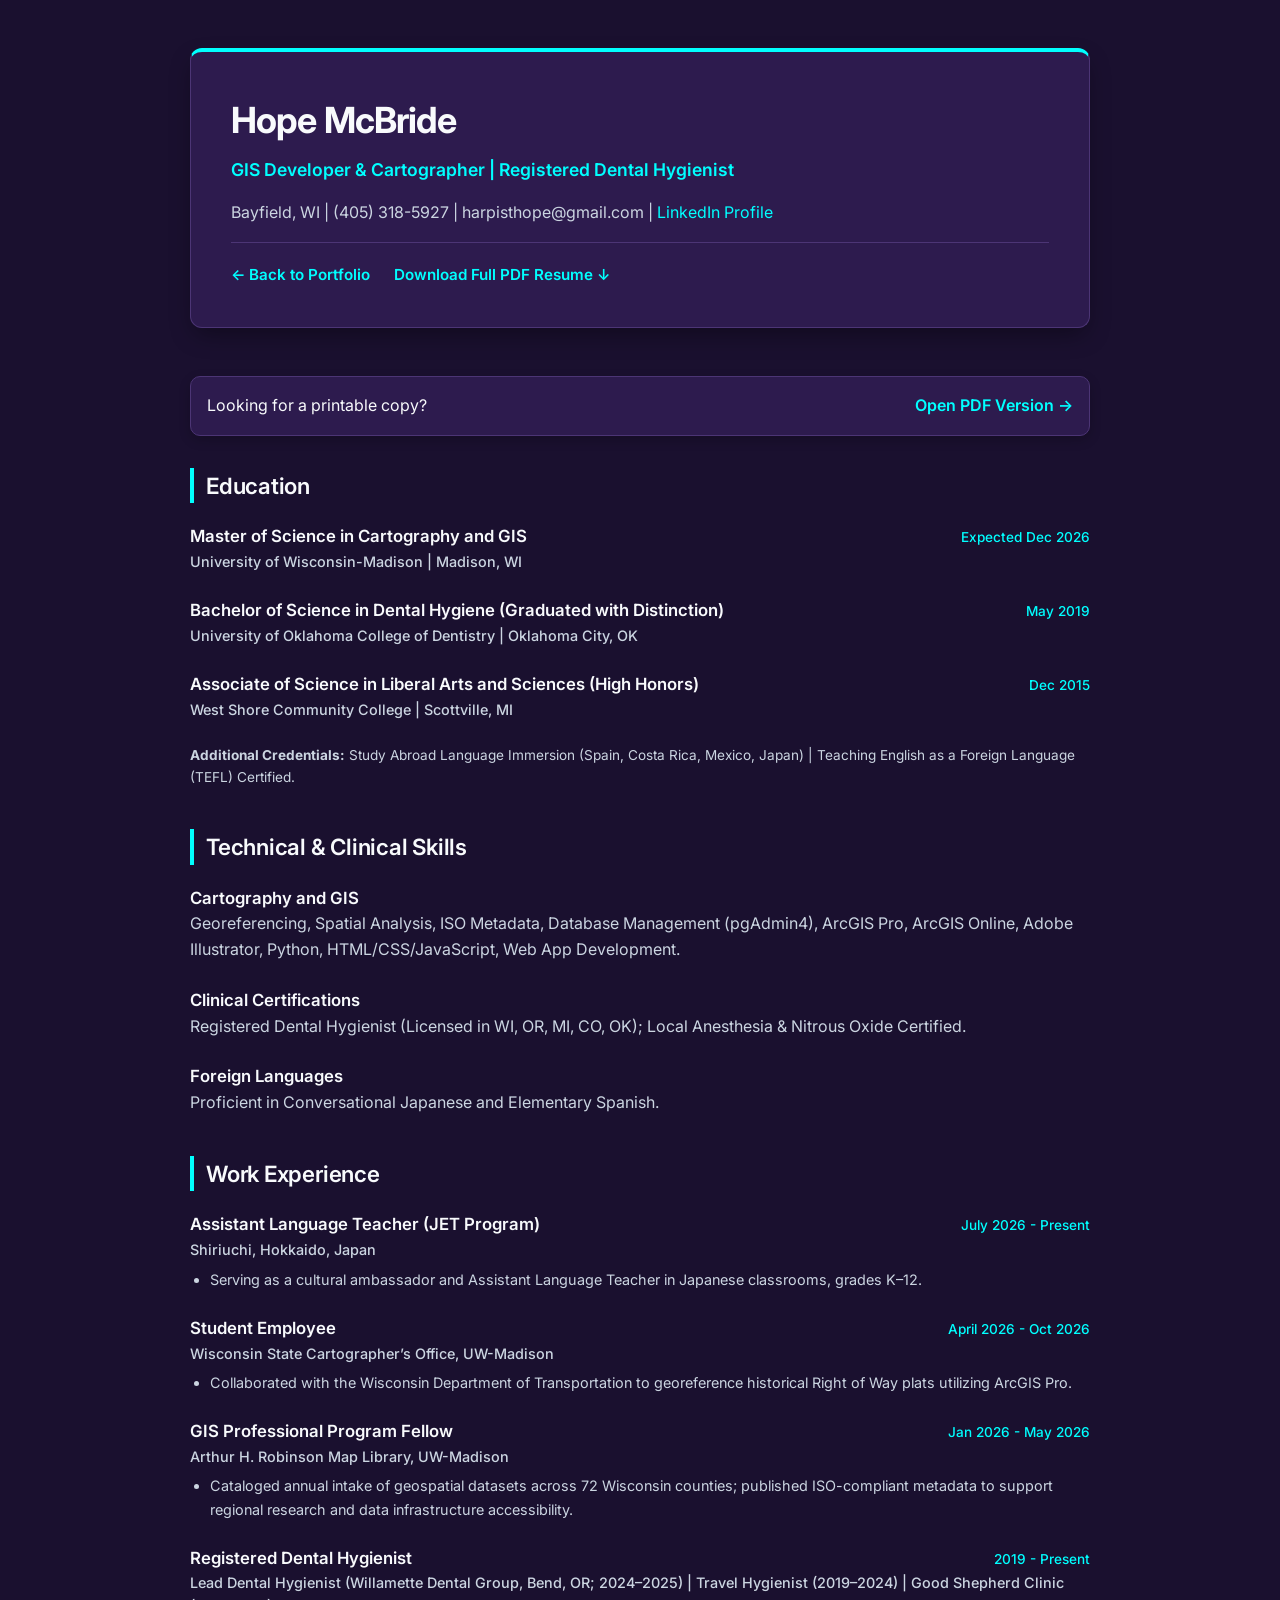
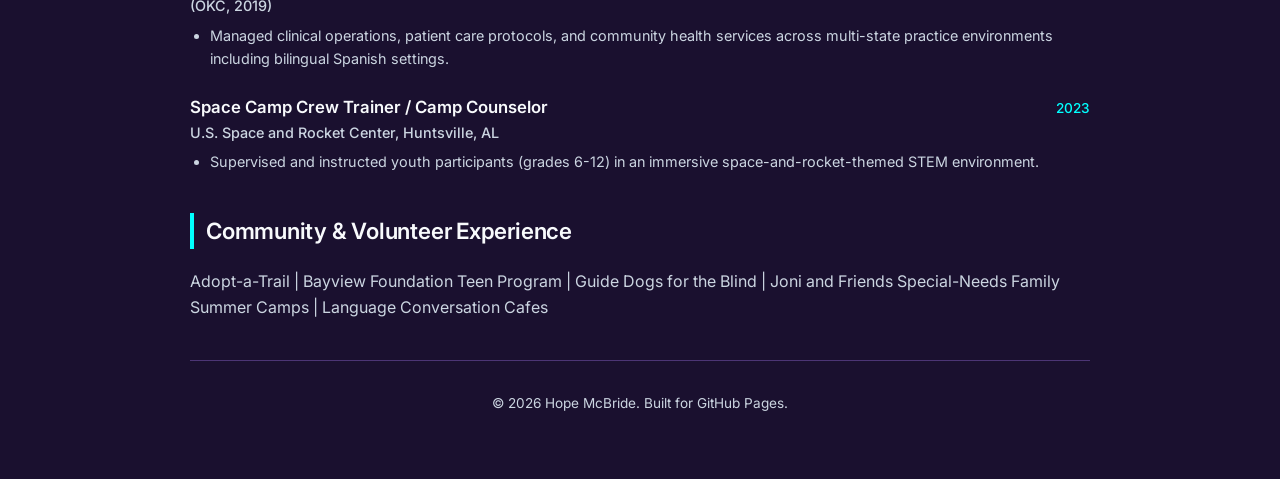
==== resume.html @ e58ffaae "first commit" ====
<!DOCTYPE html>
<html lang="en">
<head>
    <meta charset="UTF-8">
    <meta name="viewport" content="width=device-width, initial-scale=1.0">
    <title>Resume | Hope McBride</title>
    <!-- Google Fonts -->
    <link rel="preconnect" href="https://fonts.googleapis.com">
    <link rel="preconnect" href="https://fonts.gstatic.com" crossorigin>
    <link href="https://fonts.googleapis.com/css2?family=Inter:wght@300;400;500;600;700&display=swap" rel="stylesheet">
    <!-- Link to external stylesheet -->
    <link rel="stylesheet" href="css/styles.css">

</head>
<body>

    <div class="container">
        <!-- Header -->
        <header>
            <h1>Hope McBride</h1>
            <p class="subtitle">GIS Developer & Cartographer | Registered Dental Hygienist</p>
            <p>Bayfield, WI | (405) 318-5927 | harpisthope@gmail.com | <a href="https://www.linkedin.com/in/hope-m-151a5a242" target="_blank" style="color: var(--accent-color); text-decoration: none;">LinkedIn Profile</a></p>
            <div class="nav-links" style="margin-top: 1rem;">
                <a href="index.html">&larr; Back to Portfolio</a>
                <a href="pdfs/resume.pdf" target="_blank">Download Full PDF Resume &darr;</a>
            </div>
        </header>

        <!-- Quick Download Banner -->
        <div class="download-bar">
            <span>Looking for a printable copy?</span>
            <a href="pdfs/resume.pdf" target="_blank" class="card-link" style="font-weight: 600;">Open PDF Version &rarr;</a>
        </div>

        <!-- Education Section -->
        <section class="resume-section">
            <h2>Education</h2>
            
            <div class="resume-item">
                <div class="resume-header-row">
                    <h3>Master of Science in Cartography and GIS</h3>
                    <span class="resume-date">Expected Dec 2026</span>
                </div>
                <div class="resume-company">University of Wisconsin-Madison | Madison, WI</div>
            </div>

            <div class="resume-item">
                <div class="resume-header-row">
                    <h3>Bachelor of Science in Dental Hygiene (Graduated with Distinction)</h3>
                    <span class="resume-date">May 2019</span>
                </div>
                <div class="resume-company">University of Oklahoma College of Dentistry | Oklahoma City, OK</div>
            </div>

            <div class="resume-item">
                <div class="resume-header-row">
                    <h3>Associate of Science in Liberal Arts and Sciences (High Honors)</h3>
                    <span class="resume-date">Dec 2015</span>
                </div>
                <div class="resume-company">West Shore Community College | Scottville, MI</div>
            </div>

            <p style="font-size: 0.85rem; margin-top: 0.75rem;"><strong>Additional Credentials:</strong> Study Abroad Language Immersion (Spain, Costa Rica, Mexico, Japan) | Teaching English as a Foreign Language (TEFL) Certified.</p>
        </section>

        <!-- Skills Section -->
        <section class="resume-section">
            <h2>Technical & Clinical Skills</h2>
            <div class="resume-item">
                <h3>Cartography and GIS</h3>
                <p>Georeferencing, Spatial Analysis, ISO Metadata, Database Management (pgAdmin4), ArcGIS Pro, ArcGIS Online, Adobe Illustrator, Python, HTML/CSS/JavaScript, Web App Development.</p>
            </div>
            <div class="resume-item">
                <h3>Clinical Certifications</h3>
                <p>Registered Dental Hygienist (Licensed in WI, OR, MI, CO, OK); Local Anesthesia & Nitrous Oxide Certified.</p>
            </div>
            <div class="resume-item">
                <h3>Foreign Languages</h3>
                <p>Proficient in Conversational Japanese and Elementary Spanish.</p>
            </div>
        </section>

        <!-- Work Experience Section -->
        <section class="resume-section">
            <h2>Work Experience</h2>

            <div class="resume-item">
                <div class="resume-header-row">
                    <h3>Assistant Language Teacher (JET Program)</h3>
                    <span class="resume-date">July 2026 - Present</span>
                </div>
                <div class="resume-company">Shiriuchi, Hokkaido, Japan</div>
                <ul>
                    <li>Serving as a cultural ambassador and Assistant Language Teacher in Japanese classrooms, grades K–12.</li>
                </ul>
            </div>

            <div class="resume-item">
                <div class="resume-header-row">
                    <h3>Student Employee</h3>
                    <span class="resume-date">April 2026 - Oct 2026</span>
                </div>
                <div class="resume-company">Wisconsin State Cartographer’s Office, UW-Madison</div>
                <ul>
                    <li>Collaborated with the Wisconsin Department of Transportation to georeference historical Right of Way plats utilizing ArcGIS Pro.</li>
                </ul>
            </div>

            <div class="resume-item">
                <div class="resume-header-row">
                    <h3>GIS Professional Program Fellow</h3>
                    <span class="resume-date">Jan 2026 - May 2026</span>
                </div>
                <div class="resume-company">Arthur H. Robinson Map Library, UW-Madison</div>
                <ul>
                    <li>Cataloged annual intake of geospatial datasets across 72 Wisconsin counties; published ISO-compliant metadata to support regional research and data infrastructure accessibility.</li>
                </ul>
            </div>

            <div class="resume-item">
                <div class="resume-header-row">
                    <h3>Registered Dental Hygienist</h3>
                    <span class="resume-date">2019 - Present</span>
                </div>
                <div class="resume-company">Lead Dental Hygienist (Willamette Dental Group, Bend, OR; 2024–2025) | Travel Hygienist (2019–2024) | Good Shepherd Clinic (OKC, 2019)</div>
                <ul>
                    <li>Managed clinical operations, patient care protocols, and community health services across multi-state practice environments including bilingual Spanish settings.</li>
                </ul>
            </div>

            <div class="resume-item">
                <div class="resume-header-row">
                    <h3>Space Camp Crew Trainer / Camp Counselor</h3>
                    <span class="resume-date">2023</span>
                </div>
                <div class="resume-company">U.S. Space and Rocket Center, Huntsville, AL</div>
                <ul>
                    <li>Supervised and instructed youth participants (grades 6-12) in an immersive space-and-rocket-themed STEM environment.</li>
                </ul>
            </div>
        </section>

        <!-- Volunteer Experience -->
        <section class="resume-section">
            <h2>Community & Volunteer Experience</h2>
            <p>Adopt-a-Trail | Bayview Foundation Teen Program | Guide Dogs for the Blind | Joni and Friends Special-Needs Family Summer Camps | Language Conversation Cafes</p>
        </section>

        <!-- Footer -->
        <footer>
            <p>&copy; 2026 Hope McBride. Built for GitHub Pages.</p>
        </footer>
    </div>

</body>
</html>
---- css/styles.css ----
:root {
    --bg-color: #1a102f;       /* Deep space/purple background */
    --card-bg: #2d1b4e;        /* Dark purple card surface */
    --text-main: #f8fafc;      /* Crisp white primary text */
    --text-muted: #cbd5e1;     /* Soft lavender-gray secondary text */
    --accent-color: #00ffff;   /* Vivid neon cyan */
    --accent-hover: #38bdf8;   /* Soft cyan glow on hover */
    --border-color: #4c3575;   /* Rich purple-indigo border */
    --max-width: 900px;
}

* {
    box-sizing: border-box;
    margin: 0;
    padding: 0;
}

body {
    font-family: 'Inter', system-ui, -apple-system, BlinkMacSystemFont, "Segoe UI", Roboto, sans-serif;
    background-color: var(--bg-color);
    color: var(--text-main);
    line-height: 1.6;
    padding: 3rem 1rem;
}

.container {
    max-width: var(--max-width);
    margin: 0 auto;
}

/* Header - Deep Purple card with a vibrant Cyan top border */
header {
    background-color: var(--card-bg);
    border: 1px solid var(--border-color);
    border-top: 4px solid var(--accent-color);
    border-radius: 12px;
    padding: 2.5rem;
    margin-bottom: 3rem;
    box-shadow: 0 10px 25px -5px rgba(0, 0, 0, 0.4);
}

h1 {
    font-size: 2.25rem;
    font-weight: 700;
    letter-spacing: -0.025em;
    margin-bottom: 0.4rem;
    color: var(--text-main);
}

.subtitle {
    font-size: 1.1rem;
    color: var(--accent-color);
    margin-bottom: 1rem;
    font-weight: 600;
}

header p {
    color: var(--text-muted);
    max-width: 750px;
    margin-bottom: 0;
}

.nav-links {
    display: flex;
    gap: 1.5rem;
    font-size: 0.95rem;
    font-weight: 600;
    margin-top: 1.5rem;
    padding-top: 1.25rem;
    border-top: 1px solid var(--border-color);
}

.nav-links a {
    color: var(--accent-color);
    text-decoration: none;
    transition: color 0.2s ease;
}

.nav-links a:hover {
    color: var(--accent-hover);
    text-decoration: underline;
}

section {
    margin-bottom: 3rem;
}

h2 {
    font-size: 1.4rem;
    font-weight: 600;
    margin-bottom: 1.25rem;
    letter-spacing: -0.01em;
    border-left: 4px solid var(--accent-color);
    padding-left: 0.75rem;
    color: var(--text-main);
}

p {
    color: var(--text-muted);
    margin-bottom: 1rem;
}

.project-grid {
    display: grid;
    grid-template-columns: repeat(auto-fill, minmax(260px, 1fr));
    gap: 1.5rem;
}

.card {
    background-color: var(--card-bg);
    border: 1px solid var(--border-color);
    border-radius: 10px;
    padding: 1.5rem;
    display: flex;
    flex-direction: column;
    justify-content: space-between;
    box-shadow: 0 4px 12px rgba(0, 0, 0, 0.2);
    transition: transform 0.2s ease, box-shadow 0.2s ease, border-color 0.2s ease;
}

.card:hover {
    transform: translateY(-4px);
    box-shadow: 0 12px 30px rgba(0, 255, 255, 0.1);
    border-color: var(--accent-color);
}

.card-image {
    width: 100%;
    height: 150px;
    overflow: hidden;
    border-radius: 6px;
    margin-bottom: 1rem;
    background-color: #1f1235;
}

.card-image img {
    width: 100%;
    height: 100%;
    object-fit: cover;
    transition: transform 0.3s ease;
}

.card:hover .card-image img {
    transform: scale(1.04);
}

.card h3 {
    font-size: 1.05rem;
    font-weight: 600;
    margin-bottom: 0.4rem;
    color: var(--text-main);
}

.card p {
    font-size: 0.88rem;
    margin-bottom: 1.25rem;
}

.card-footer {
    display: flex;
    justify-content: space-between;
    align-items: center;
    font-size: 0.85rem;
}

.tag {
    background-color: #1f1235;
    color: var(--accent-color);
    padding: 0.2rem 0.6rem;
    border-radius: 4px;
    font-weight: 600;
    font-size: 0.78rem;
    border: 1px solid #4c3575;
}

.card-link {
    color: var(--accent-color);
    text-decoration: none;
    font-weight: 600;
}

.card-link:hover {
    color: var(--accent-hover);
    text-decoration: underline;
}

footer {
    text-align: center;
    padding-top: 2rem;
    border-top: 1px solid var(--border-color);
    font-size: 0.85rem;
    color: var(--text-muted);
}

@media (max-width: 640px) {
    h1 { font-size: 1.8rem; }
    body { padding: 1rem; }
    header { padding: 1.5rem; }
}

/* Resume page & Download bar rules */
.resume-section { margin-bottom: 2.5rem; }
.resume-item { margin-bottom: 1.5rem; }
.resume-header-row { display: flex; justify-content: space-between; align-items: baseline; flex-wrap: wrap; }
.resume-item h3 { font-size: 1.05rem; font-weight: 600; color: var(--text-main); }
.resume-date { font-size: 0.85rem; color: var(--accent-color); font-weight: 500; }
.resume-company { font-size: 0.9rem; font-weight: 500; color: var(--text-muted); margin-bottom: 0.3rem; }
ul { padding-left: 1.25rem; margin-top: 0.4rem; }
li { font-size: 0.9rem; color: var(--text-muted); margin-bottom: 0.25rem; }
.download-bar { background: var(--card-bg); border: 1px solid var(--border-color); padding: 1rem; border-radius: 10px; display: flex; justify-content: space-between; align-items: center; margin-bottom: 2rem; box-shadow: 0 4px 12px rgba(0, 0, 0, 0.2); }
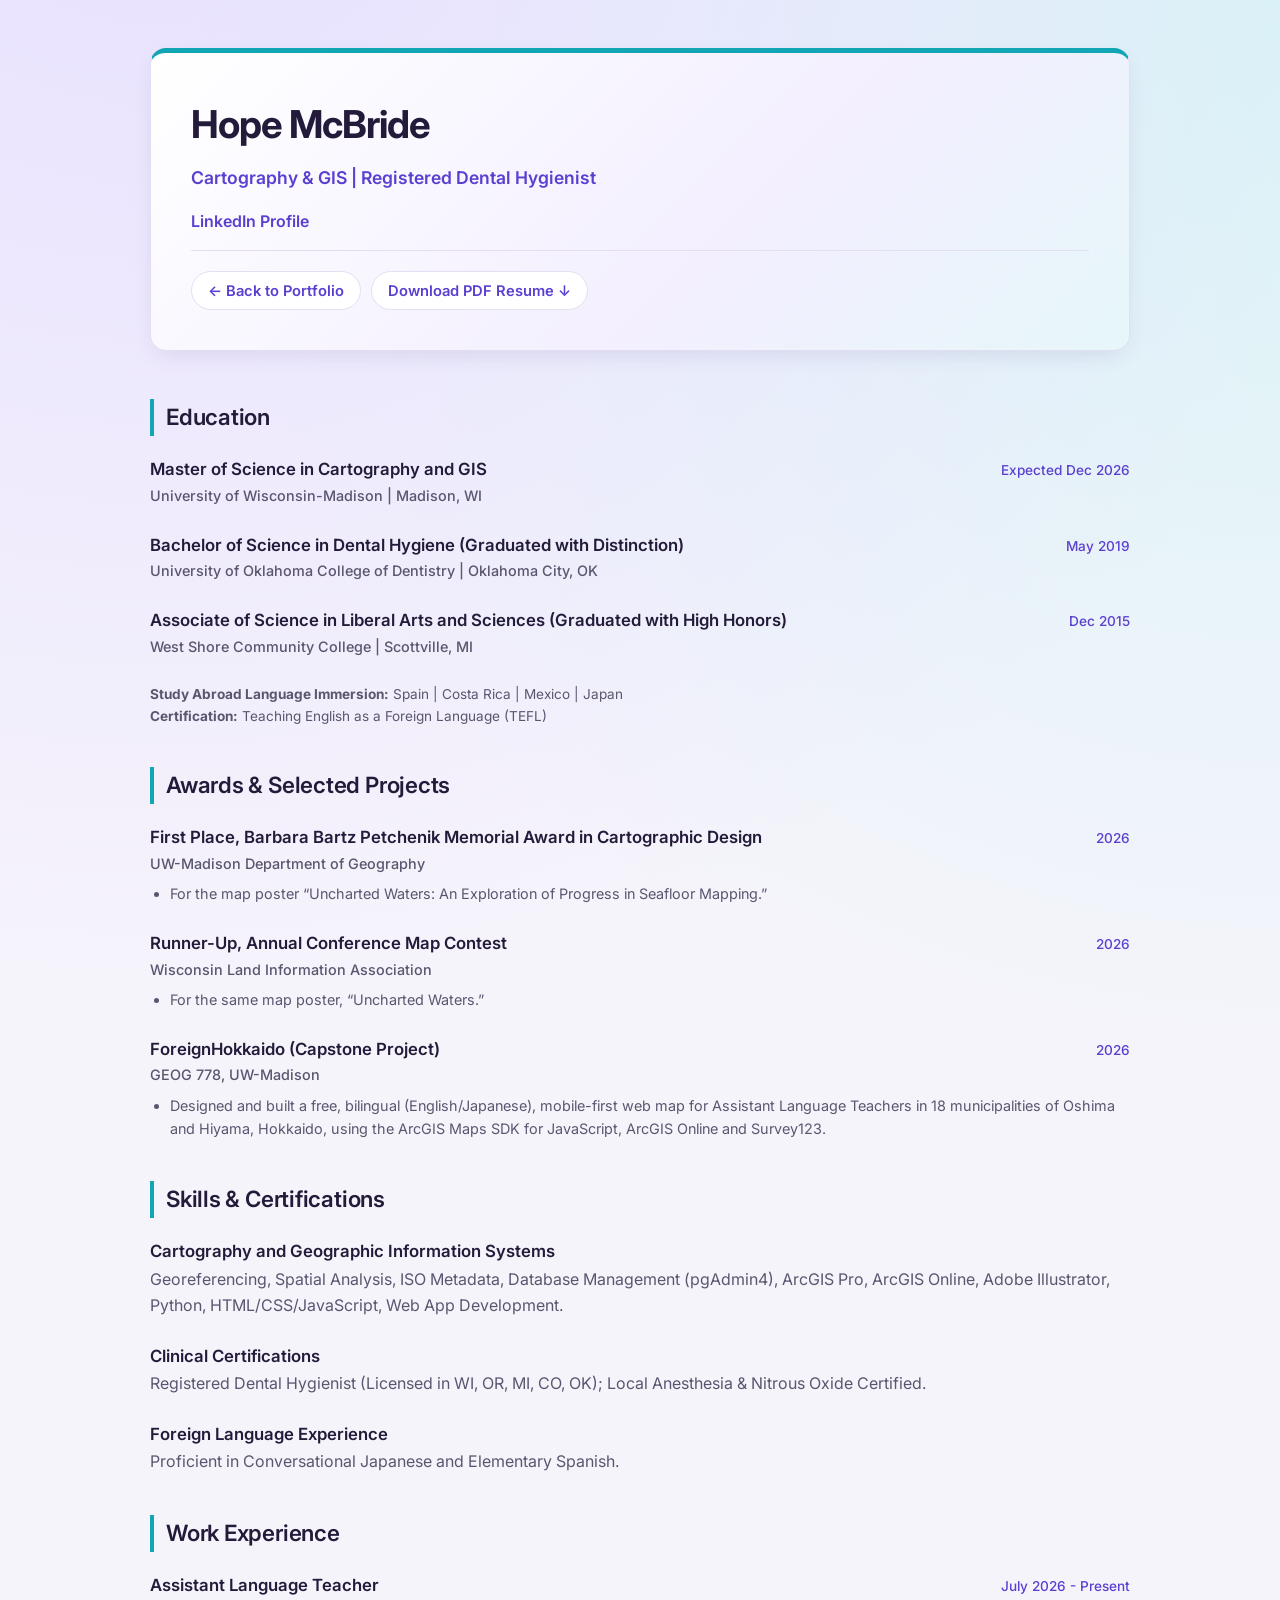
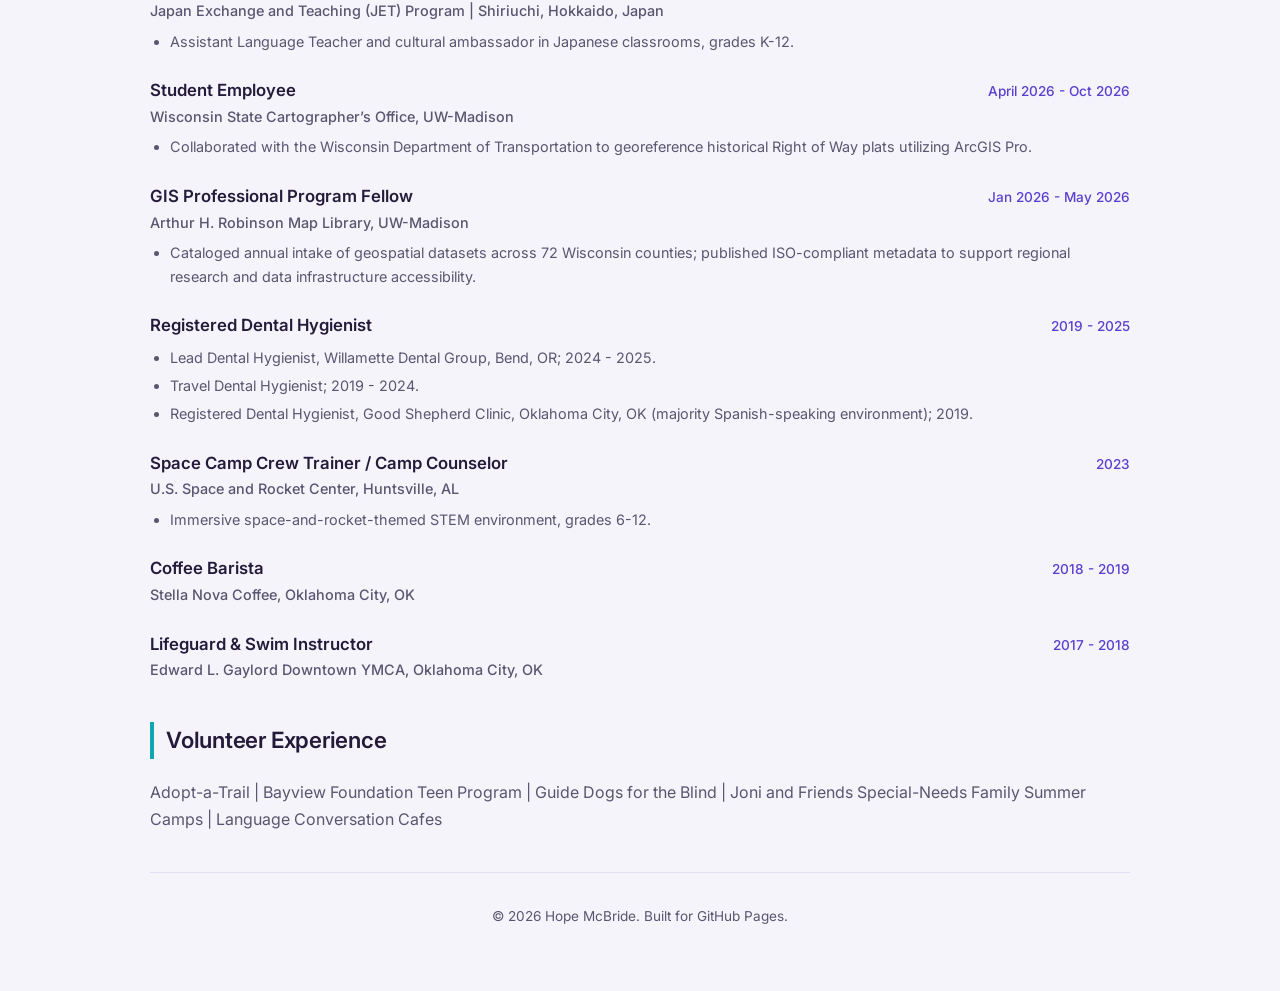
==== commit 606da8b8: "update to style and structure" ====
--- a/resume.html
+++ b/resume.html
@@ -7,10 +7,9 @@
     <!-- Google Fonts -->
     <link rel="preconnect" href="https://fonts.googleapis.com">
     <link rel="preconnect" href="https://fonts.gstatic.com" crossorigin>
-    <link href="https://fonts.googleapis.com/css2?family=Inter:wght@300;400;500;600;700&display=swap" rel="stylesheet">
+    <link href="https://fonts.googleapis.com/css2?family=Inter:wght@300;400;500;600;700;800&display=swap" rel="stylesheet">
     <!-- Link to external stylesheet -->
     <link rel="stylesheet" href="css/styles.css">
-
 </head>
 <body>
 
@@ -18,24 +17,18 @@
         <!-- Header -->
         <header>
             <h1>Hope McBride</h1>
-            <p class="subtitle">GIS Developer & Cartographer | Registered Dental Hygienist</p>
-            <p>Bayfield, WI | (405) 318-5927 | harpisthope@gmail.com | <a href="https://www.linkedin.com/in/hope-m-151a5a242" target="_blank" style="color: var(--accent-color); text-decoration: none;">LinkedIn Profile</a></p>
+            <p class="subtitle">Cartography &amp; GIS | Registered Dental Hygienist</p>
+            <p><a href="https://www.linkedin.com/in/hope-m-151a5a242/" target="_blank" rel="noopener" style="color: var(--accent-color); font-weight: 600; text-decoration: none;">LinkedIn Profile</a></p>
             <div class="nav-links" style="margin-top: 1rem;">
                 <a href="index.html">&larr; Back to Portfolio</a>
-                <a href="pdfs/resume.pdf" target="_blank">Download Full PDF Resume &darr;</a>
+                <a href="pdfs/resume.pdf" target="_blank" rel="noopener">Download PDF Resume &darr;</a>
             </div>
         </header>
 
-        <!-- Quick Download Banner -->
-        <div class="download-bar">
-            <span>Looking for a printable copy?</span>
-            <a href="pdfs/resume.pdf" target="_blank" class="card-link" style="font-weight: 600;">Open PDF Version &rarr;</a>
-        </div>
-
         <!-- Education Section -->
         <section class="resume-section">
             <h2>Education</h2>
-            
+
             <div class="resume-item">
                 <div class="resume-header-row">
                     <h3>Master of Science in Cartography and GIS</h3>
@@ -54,28 +47,67 @@
 
             <div class="resume-item">
                 <div class="resume-header-row">
-                    <h3>Associate of Science in Liberal Arts and Sciences (High Honors)</h3>
+                    <h3>Associate of Science in Liberal Arts and Sciences (Graduated with High Honors)</h3>
                     <span class="resume-date">Dec 2015</span>
                 </div>
                 <div class="resume-company">West Shore Community College | Scottville, MI</div>
             </div>
 
-            <p style="font-size: 0.85rem; margin-top: 0.75rem;"><strong>Additional Credentials:</strong> Study Abroad Language Immersion (Spain, Costa Rica, Mexico, Japan) | Teaching English as a Foreign Language (TEFL) Certified.</p>
+            <p style="font-size: 0.85rem; margin-top: 0.75rem;"><strong>Study Abroad Language Immersion:</strong> Spain | Costa Rica | Mexico | Japan<br>
+            <strong>Certification:</strong> Teaching English as a Foreign Language (TEFL)</p>
+        </section>
+
+        <!-- Awards & Projects -->
+        <section class="resume-section">
+            <h2>Awards &amp; Selected Projects</h2>
+
+            <div class="resume-item">
+                <div class="resume-header-row">
+                    <h3>First Place, Barbara Bartz Petchenik Memorial Award in Cartographic Design</h3>
+                    <span class="resume-date">2026</span>
+                </div>
+                <div class="resume-company">UW-Madison Department of Geography</div>
+                <ul>
+                    <li>For the map poster &ldquo;Uncharted Waters: An Exploration of Progress in Seafloor Mapping.&rdquo;</li>
+                </ul>
+            </div>
+
+            <div class="resume-item">
+                <div class="resume-header-row">
+                    <h3>Runner-Up, Annual Conference Map Contest</h3>
+                    <span class="resume-date">2026</span>
+                </div>
+                <div class="resume-company">Wisconsin Land Information Association</div>
+                <ul>
+                    <li>For the same map poster, &ldquo;Uncharted Waters.&rdquo;</li>
+                </ul>
+            </div>
+
+            <div class="resume-item">
+                <div class="resume-header-row">
+                    <h3>ForeignHokkaido (Capstone Project)</h3>
+                    <span class="resume-date">2026</span>
+                </div>
+                <div class="resume-company">GEOG 778, UW-Madison</div>
+                <ul>
+                    <li>Designed and built a free, bilingual (English/Japanese), mobile-first web map for Assistant Language Teachers in 18 municipalities of Oshima and Hiyama, Hokkaido, using the ArcGIS Maps SDK for JavaScript, ArcGIS Online and Survey123.</li>
+                </ul>
+            </div>
         </section>
 
         <!-- Skills Section -->
         <section class="resume-section">
-            <h2>Technical & Clinical Skills</h2>
-            <div class="resume-item">
-                <h3>Cartography and GIS</h3>
+            <h2>Skills &amp; Certifications</h2>
+            <div class="resume-item">
+                <h3>Cartography and Geographic Information Systems</h3>
                 <p>Georeferencing, Spatial Analysis, ISO Metadata, Database Management (pgAdmin4), ArcGIS Pro, ArcGIS Online, Adobe Illustrator, Python, HTML/CSS/JavaScript, Web App Development.</p>
             </div>
             <div class="resume-item">
                 <h3>Clinical Certifications</h3>
-                <p>Registered Dental Hygienist (Licensed in WI, OR, MI, CO, OK); Local Anesthesia & Nitrous Oxide Certified.</p>
-            </div>
-            <div class="resume-item">
-                <h3>Foreign Languages</h3>
+                <p>Registered Dental Hygienist (Licensed in WI, OR, MI, CO, OK); Local Anesthesia &amp; Nitrous Oxide Certified.</p>
+            </div>
+            <div class="resume-item">
+                <h3>Foreign Language Experience</h3>
                 <p>Proficient in Conversational Japanese and Elementary Spanish.</p>
             </div>
         </section>
@@ -86,12 +118,12 @@
 
             <div class="resume-item">
                 <div class="resume-header-row">
-                    <h3>Assistant Language Teacher (JET Program)</h3>
+                    <h3>Assistant Language Teacher</h3>
                     <span class="resume-date">July 2026 - Present</span>
                 </div>
-                <div class="resume-company">Shiriuchi, Hokkaido, Japan</div>
-                <ul>
-                    <li>Serving as a cultural ambassador and Assistant Language Teacher in Japanese classrooms, grades K–12.</li>
+                <div class="resume-company">Japan Exchange and Teaching (JET) Program | Shiriuchi, Hokkaido, Japan</div>
+                <ul>
+                    <li>Assistant Language Teacher and cultural ambassador in Japanese classrooms, grades K-12.</li>
                 </ul>
             </div>
 
@@ -100,7 +132,7 @@
                     <h3>Student Employee</h3>
                     <span class="resume-date">April 2026 - Oct 2026</span>
                 </div>
-                <div class="resume-company">Wisconsin State Cartographer’s Office, UW-Madison</div>
+                <div class="resume-company">Wisconsin State Cartographer&rsquo;s Office, UW-Madison</div>
                 <ul>
                     <li>Collaborated with the Wisconsin Department of Transportation to georeference historical Right of Way plats utilizing ArcGIS Pro.</li>
                 </ul>
@@ -120,11 +152,12 @@
             <div class="resume-item">
                 <div class="resume-header-row">
                     <h3>Registered Dental Hygienist</h3>
-                    <span class="resume-date">2019 - Present</span>
-                </div>
-                <div class="resume-company">Lead Dental Hygienist (Willamette Dental Group, Bend, OR; 2024–2025) | Travel Hygienist (2019–2024) | Good Shepherd Clinic (OKC, 2019)</div>
-                <ul>
-                    <li>Managed clinical operations, patient care protocols, and community health services across multi-state practice environments including bilingual Spanish settings.</li>
+                    <span class="resume-date">2019 - 2025</span>
+                </div>
+                <ul>
+                    <li>Lead Dental Hygienist, Willamette Dental Group, Bend, OR; 2024 - 2025.</li>
+                    <li>Travel Dental Hygienist; 2019 - 2024.</li>
+                    <li>Registered Dental Hygienist, Good Shepherd Clinic, Oklahoma City, OK (majority Spanish-speaking environment); 2019.</li>
                 </ul>
             </div>
 
@@ -135,14 +168,30 @@
                 </div>
                 <div class="resume-company">U.S. Space and Rocket Center, Huntsville, AL</div>
                 <ul>
-                    <li>Supervised and instructed youth participants (grades 6-12) in an immersive space-and-rocket-themed STEM environment.</li>
-                </ul>
+                    <li>Immersive space-and-rocket-themed STEM environment, grades 6-12.</li>
+                </ul>
+            </div>
+
+            <div class="resume-item">
+                <div class="resume-header-row">
+                    <h3>Coffee Barista</h3>
+                    <span class="resume-date">2018 - 2019</span>
+                </div>
+                <div class="resume-company">Stella Nova Coffee, Oklahoma City, OK</div>
+            </div>
+
+            <div class="resume-item">
+                <div class="resume-header-row">
+                    <h3>Lifeguard &amp; Swim Instructor</h3>
+                    <span class="resume-date">2017 - 2018</span>
+                </div>
+                <div class="resume-company">Edward L. Gaylord Downtown YMCA, Oklahoma City, OK</div>
             </div>
         </section>
 
         <!-- Volunteer Experience -->
         <section class="resume-section">
-            <h2>Community & Volunteer Experience</h2>
+            <h2>Volunteer Experience</h2>
             <p>Adopt-a-Trail | Bayview Foundation Teen Program | Guide Dogs for the Blind | Joni and Friends Special-Needs Family Summer Camps | Language Conversation Cafes</p>
         </section>
 
--- a/css/styles.css
+++ b/css/styles.css
@@ -1,12 +1,14 @@
 :root {
-    --bg-color: #1a102f;       /* Deep space/purple background */
-    --card-bg: #2d1b4e;        /* Dark purple card surface */
-    --text-main: #f8fafc;      /* Crisp white primary text */
-    --text-muted: #cbd5e1;     /* Soft lavender-gray secondary text */
-    --accent-color: #00ffff;   /* Vivid neon cyan */
-    --accent-hover: #38bdf8;   /* Soft cyan glow on hover */
-    --border-color: #4c3575;   /* Rich purple-indigo border */
-    --max-width: 900px;
+    --bg-color: #f6f4fb;       /* Soft lavender-white page */
+    --card-bg: #ffffff;        /* White card surface */
+    --text-main: #241b3a;      /* Deep plum for headings and key text */
+    --text-muted: #5b5670;     /* Soft gray-violet body text */
+    --accent-color: #5b3fd0;   /* Violet for links and highlights (readable on white) */
+    --accent-hover: #3f27a8;   /* Darker violet on hover */
+    --accent-2: #12a5b3;       /* Teal accent for decorative bars */
+    --border-color: #e3def2;   /* Light lavender border */
+    --tag-bg: #efeaff;
+    --max-width: 980px;
 }
 
 * {
@@ -18,9 +20,12 @@
 body {
     font-family: 'Inter', system-ui, -apple-system, BlinkMacSystemFont, "Segoe UI", Roboto, sans-serif;
     background-color: var(--bg-color);
-    color: var(--text-main);
-    line-height: 1.6;
-    padding: 3rem 1rem;
+    background-image: radial-gradient(circle at 12% -10%, #e6dfff 0, rgba(230, 223, 255, 0) 42%),
+                      radial-gradient(circle at 100% 0%, #d8f3f6 0, rgba(216, 243, 246, 0) 38%);
+    background-repeat: no-repeat;
+    color: var(--text-main);
+    line-height: 1.65;
+    padding: 3rem 1.25rem;
 }
 
 .container {
@@ -28,19 +33,19 @@
     margin: 0 auto;
 }
 
-/* Header - Deep Purple card with a vibrant Cyan top border */
+/* Header - light card with a teal top edge */
 header {
-    background-color: var(--card-bg);
-    border: 1px solid var(--border-color);
-    border-top: 4px solid var(--accent-color);
-    border-radius: 12px;
+    background: linear-gradient(135deg, #ffffff 0%, #f3efff 60%, #e6f7f9 100%);
+    border: 1px solid var(--border-color);
+    border-top: 5px solid var(--accent-2);
+    border-radius: 16px;
     padding: 2.5rem;
     margin-bottom: 3rem;
-    box-shadow: 0 10px 25px -5px rgba(0, 0, 0, 0.4);
+    box-shadow: 0 8px 24px -8px rgba(60, 40, 120, 0.15);
 }
 
 h1 {
-    font-size: 2.25rem;
+    font-size: 2.4rem;
     font-weight: 700;
     letter-spacing: -0.025em;
     margin-bottom: 0.4rem;
@@ -62,8 +67,9 @@
 
 .nav-links {
     display: flex;
-    gap: 1.5rem;
-    font-size: 0.95rem;
+    flex-wrap: wrap;
+    gap: 0.6rem;
+    font-size: 0.92rem;
     font-weight: 600;
     margin-top: 1.5rem;
     padding-top: 1.25rem;
@@ -73,16 +79,22 @@
 .nav-links a {
     color: var(--accent-color);
     text-decoration: none;
-    transition: color 0.2s ease;
+    background: #ffffff;
+    border: 1px solid var(--border-color);
+    border-radius: 999px;
+    padding: 0.4rem 1rem;
+    transition: background-color 0.2s ease, color 0.2s ease, border-color 0.2s ease;
 }
 
 .nav-links a:hover {
-    color: var(--accent-hover);
-    text-decoration: underline;
+    background: var(--accent-color);
+    border-color: var(--accent-color);
+    color: #ffffff;
 }
 
 section {
-    margin-bottom: 3rem;
+    margin-bottom: 3.25rem;
+    scroll-margin-top: 4.5rem;
 }
 
 h2 {
@@ -90,7 +102,7 @@
     font-weight: 600;
     margin-bottom: 1.25rem;
     letter-spacing: -0.01em;
-    border-left: 4px solid var(--accent-color);
+    border-left: 4px solid var(--accent-2);
     padding-left: 0.75rem;
     color: var(--text-main);
 }
@@ -102,35 +114,37 @@
 
 .project-grid {
     display: grid;
-    grid-template-columns: repeat(auto-fill, minmax(260px, 1fr));
+    grid-template-columns: repeat(auto-fill, minmax(270px, 1fr));
     gap: 1.5rem;
 }
 
 .card {
     background-color: var(--card-bg);
     border: 1px solid var(--border-color);
-    border-radius: 10px;
-    padding: 1.5rem;
+    border-radius: 14px;
+    padding: 1.25rem;
     display: flex;
     flex-direction: column;
-    justify-content: space-between;
-    box-shadow: 0 4px 12px rgba(0, 0, 0, 0.2);
+    justify-content: flex-start;
+    box-shadow: 0 2px 10px rgba(60, 40, 120, 0.08);
     transition: transform 0.2s ease, box-shadow 0.2s ease, border-color 0.2s ease;
 }
 
 .card:hover {
     transform: translateY(-4px);
-    box-shadow: 0 12px 30px rgba(0, 255, 255, 0.1);
+    box-shadow: 0 14px 30px rgba(60, 40, 120, 0.16);
     border-color: var(--accent-color);
 }
 
 .card-image {
+    border: 1px solid var(--border-color);
     width: 100%;
-    height: 150px;
+    height: 170px;
+    flex: none;
     overflow: hidden;
-    border-radius: 6px;
+    border-radius: 8px;
     margin-bottom: 1rem;
-    background-color: #1f1235;
+    background-color: #ece8f8;
 }
 
 .card-image img {
@@ -152,31 +166,36 @@
 }
 
 .card p {
-    font-size: 0.88rem;
-    margin-bottom: 1.25rem;
-}
+    font-size: 0.9rem;
+    margin-bottom: 0.85rem;
+}
+.card > div:not(.card-image):not(.card-footer) { flex: 1; margin-bottom: 0.9rem; }
 
 .card-footer {
+    margin-top: auto;
+    padding-top: 0.5rem;
     display: flex;
     justify-content: space-between;
     align-items: center;
+    gap: 0.75rem;
     font-size: 0.85rem;
 }
 
 .tag {
-    background-color: #1f1235;
-    color: var(--accent-color);
-    padding: 0.2rem 0.6rem;
-    border-radius: 4px;
-    font-weight: 600;
-    font-size: 0.78rem;
-    border: 1px solid #4c3575;
+    background-color: var(--tag-bg);
+    color: var(--accent-color);
+    padding: 0.2rem 0.65rem;
+    border-radius: 999px;
+    font-weight: 600;
+    font-size: 0.76rem;
+    border: 1px solid #ddd5f8;
 }
 
 .card-link {
     color: var(--accent-color);
     text-decoration: none;
     font-weight: 600;
+    white-space: nowrap;
 }
 
 .card-link:hover {
@@ -207,4 +226,56 @@
 .resume-company { font-size: 0.9rem; font-weight: 500; color: var(--text-muted); margin-bottom: 0.3rem; }
 ul { padding-left: 1.25rem; margin-top: 0.4rem; }
 li { font-size: 0.9rem; color: var(--text-muted); margin-bottom: 0.25rem; }
-.download-bar { background: var(--card-bg); border: 1px solid var(--border-color); padding: 1rem; border-radius: 10px; display: flex; justify-content: space-between; align-items: center; margin-bottom: 2rem; box-shadow: 0 4px 12px rgba(0, 0, 0, 0.2); }+.download-bar { background: var(--card-bg); border: 1px solid var(--border-color); padding: 1rem 1.25rem; border-radius: 12px; display: flex; justify-content: space-between; align-items: center; flex-wrap: wrap; gap: 0.5rem; margin-bottom: 2rem; box-shadow: 0 2px 10px rgba(60, 40, 120, 0.08); }
+
+/* ===== Portfolio v2: hero, featured cards, badges, skills ===== */
+html { scroll-behavior: smooth; }
+.hero { display: grid; grid-template-columns: 1.6fr 1fr; gap: 2rem; align-items: center; background: linear-gradient(135deg, #ffffff 0%, #f3efff 55%, #e2f6f8 100%); border: 1px solid var(--border-color); border-top: 5px solid var(--accent-2); border-radius: 18px; padding: 2.75rem; margin-bottom: 1.25rem; box-shadow: 0 8px 24px -8px rgba(60, 40, 120, 0.15); }
+.hero h1 { font-size: 3rem; font-weight: 800; line-height: 1.05; }
+.eyebrow { text-transform: uppercase; letter-spacing: 0.12em; font-size: 0.78rem; font-weight: 700; color: var(--accent-color); margin-bottom: 0.6rem; }
+.hero p { color: var(--text-muted); max-width: 640px; }
+.hero .hero-lead { font-size: 1.2rem; font-weight: 600; color: var(--text-main); margin: 0.5rem 0 1rem; }
+.hero-actions { display: flex; flex-wrap: wrap; gap: 0.6rem; margin-top: 1.25rem; }
+.btn { display: inline-block; text-decoration: none; font-weight: 600; font-size: 0.92rem; color: var(--accent-color); background: #fff; border: 1px solid var(--border-color); border-radius: 999px; padding: 0.55rem 1.2rem; transition: background-color .2s, color .2s, border-color .2s; }
+.btn:hover { border-color: var(--accent-color); color: var(--accent-hover); }
+.btn-primary { background: var(--accent-color); border-color: var(--accent-color); color: #fff; }
+.btn-primary:hover { background: var(--accent-hover); border-color: var(--accent-hover); color: #fff; }
+.stats { list-style: none; display: grid; grid-template-columns: 1fr 1fr; gap: 0.8rem; padding: 0; margin: 0; }
+.stats li { background: rgba(255,255,255,0.85); border: 1px solid var(--border-color); border-radius: 12px; padding: 0.9rem 1rem; margin: 0; display: flex; flex-direction: column; }
+.stats strong { font-size: 1.5rem; font-weight: 800; color: var(--accent-color); line-height: 1.1; }
+.stats span { font-size: 0.8rem; color: var(--text-muted); }
+.stats li:last-child strong { font-size: 1.1rem; padding: 0.3rem 0; }
+.subnav { position: sticky; top: 0.6rem; z-index: 10; display: flex; flex-wrap: wrap; justify-content: center; gap: 0.25rem; padding: 0.35rem; margin: 0 auto 2.25rem; width: fit-content; max-width: 100%; background: rgba(255, 255, 255, 0.92); backdrop-filter: blur(8px); border: 1px solid var(--border-color); border-radius: 999px; box-shadow: 0 4px 14px rgba(60, 40, 120, 0.12); }
+.subnav a { text-decoration: none; font-size: 0.88rem; font-weight: 600; color: var(--text-muted); padding: 0.3rem 0.85rem; border-radius: 999px; }
+.subnav a:hover { color: var(--accent-color); background: var(--tag-bg); }
+.section-intro { max-width: 700px; margin: -0.5rem 0 1.25rem; }
+.course { font-size: 0.74rem; font-weight: 700; letter-spacing: 0.06em; text-transform: uppercase; color: var(--accent-2); margin-bottom: 0.3rem; }
+.card .lead, .feature .lead { font-weight: 600; color: var(--text-main); font-size: 0.95rem; margin-bottom: 0.6rem; }
+.card p strong, .feature p strong { color: var(--text-main); }
+.feature { display: grid; grid-template-columns: 1.25fr 1fr; background: var(--card-bg); border: 1px solid var(--border-color); border-radius: 16px; overflow: hidden; box-shadow: 0 6px 22px rgba(60, 40, 120, 0.12); margin-bottom: 1.5rem; }
+.feature-image { background: #ece8f8; min-height: 260px; }
+.feature-image img { width: 100%; height: 100%; object-fit: cover; display: block; }
+.feature-body { padding: 1.75rem; }
+.feature h3 { font-size: 1.4rem; font-weight: 700; margin-bottom: 0.5rem; }
+.feature .card-footer { flex-wrap: wrap; justify-content: flex-start; gap: 0.5rem; margin-top: 1rem; }
+.feature .card-footer .card-link { margin-left: auto; }
+.feature-award { grid-template-columns: 1.25fr 1fr; }
+.awards { display: flex; flex-direction: column; gap: 0.4rem; margin-bottom: 1rem; }
+.badge { display: block; background: #fff6df; color: #6b4a00; border: 1px solid #f0d58a; border-radius: 10px; padding: 0.4rem 0.7rem; font-size: 0.8rem; font-weight: 600; line-height: 1.35; }
+.card-text { background: linear-gradient(180deg, #ffffff, #faf8ff); }
+.skills { display: grid; grid-template-columns: repeat(auto-fit, minmax(260px, 1fr)); gap: 1.25rem; }
+.skills h3 { font-size: 0.95rem; margin-bottom: 0.6rem; }
+.chips { display: flex; flex-wrap: wrap; gap: 0.45rem; margin: 0; }
+.chips span { background: #fff; border: 1px solid var(--border-color); border-radius: 999px; padding: 0.3rem 0.8rem; font-size: 0.82rem; color: var(--text-main); }
+footer a { color: var(--accent-color); font-weight: 600; text-decoration: none; }
+footer a:hover { text-decoration: underline; }
+@media (max-width: 800px) {
+    .hero { grid-template-columns: 1fr; padding: 1.75rem; }
+    .hero h1 { font-size: 2.2rem; }
+    .feature, .feature-award { grid-template-columns: 1fr; }
+    .feature-image { min-height: 0; max-height: 300px; }
+    .feature-award .feature-image { order: -1; }
+}
+
+.project-grid.two-up { grid-template-columns: repeat(2, 1fr); }
+@media (max-width: 640px) { .project-grid.two-up { grid-template-columns: 1fr; } .subnav { border-radius: 16px; } }
